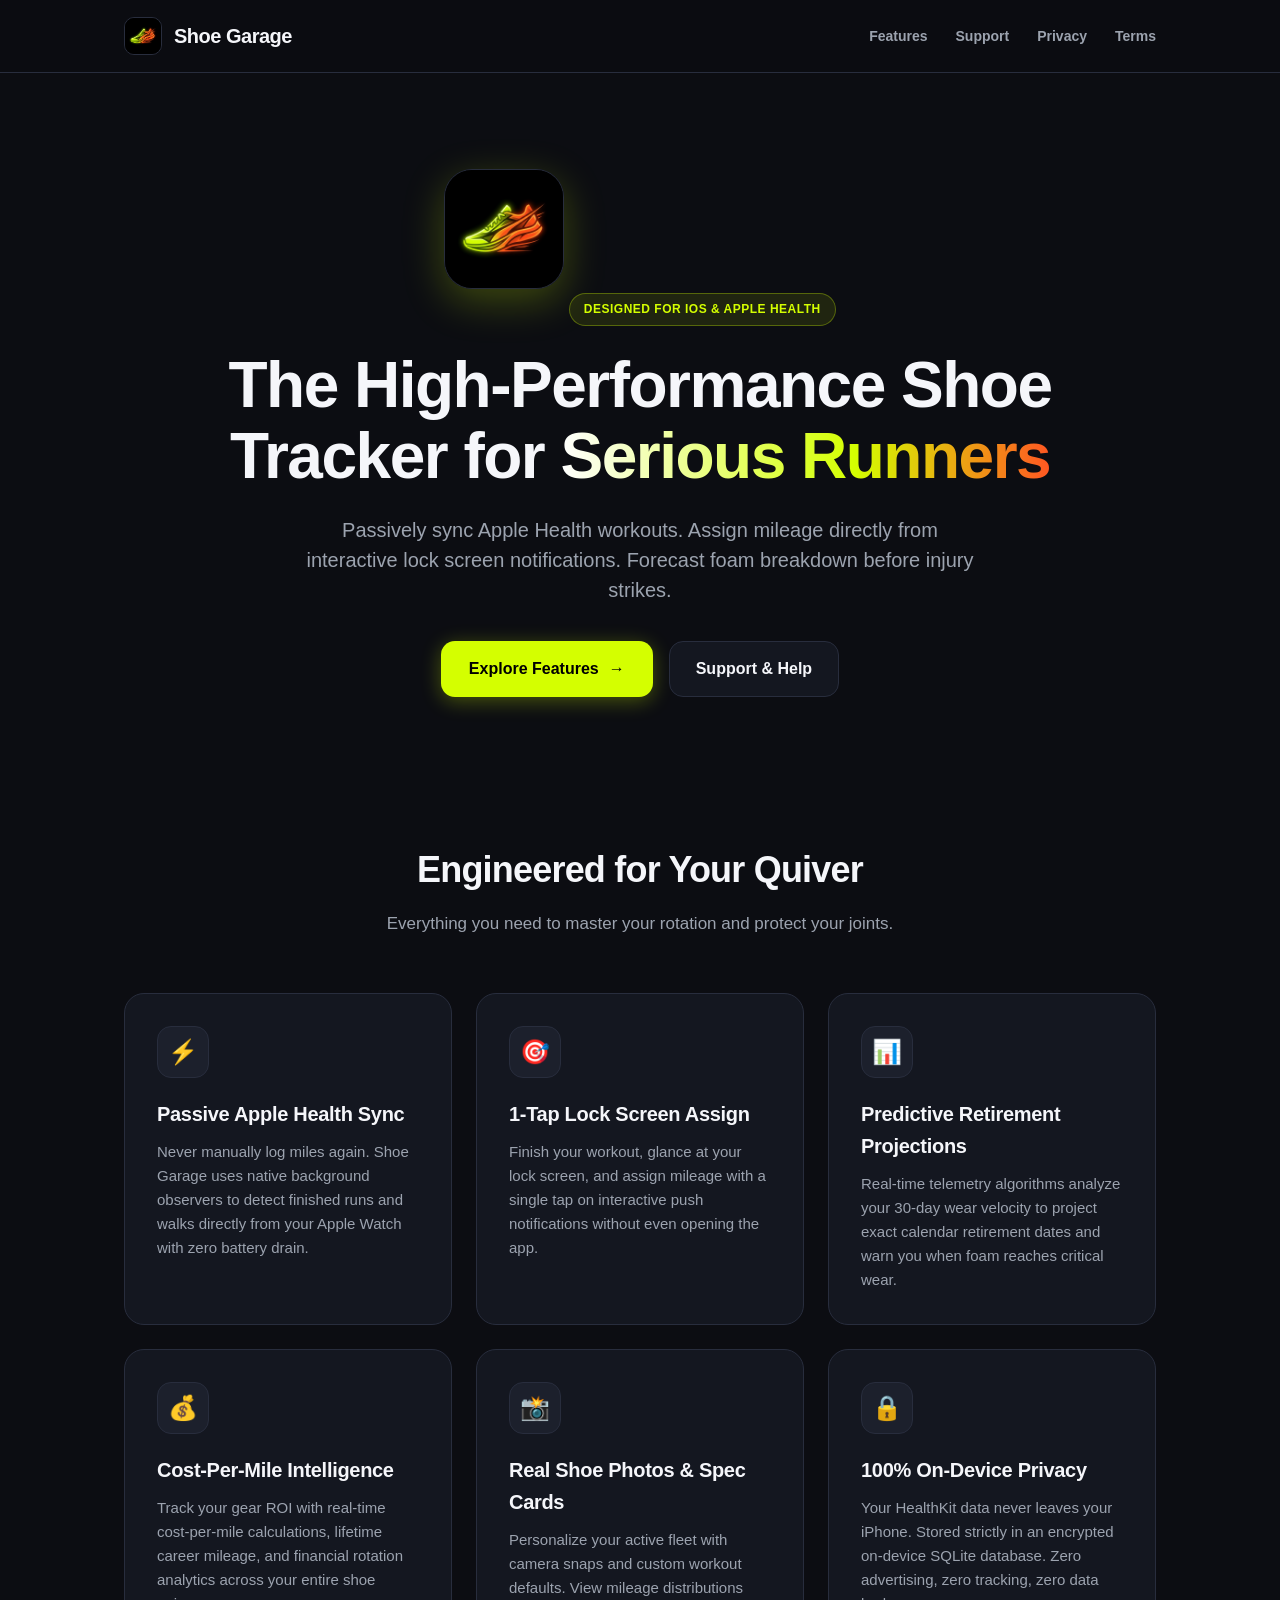
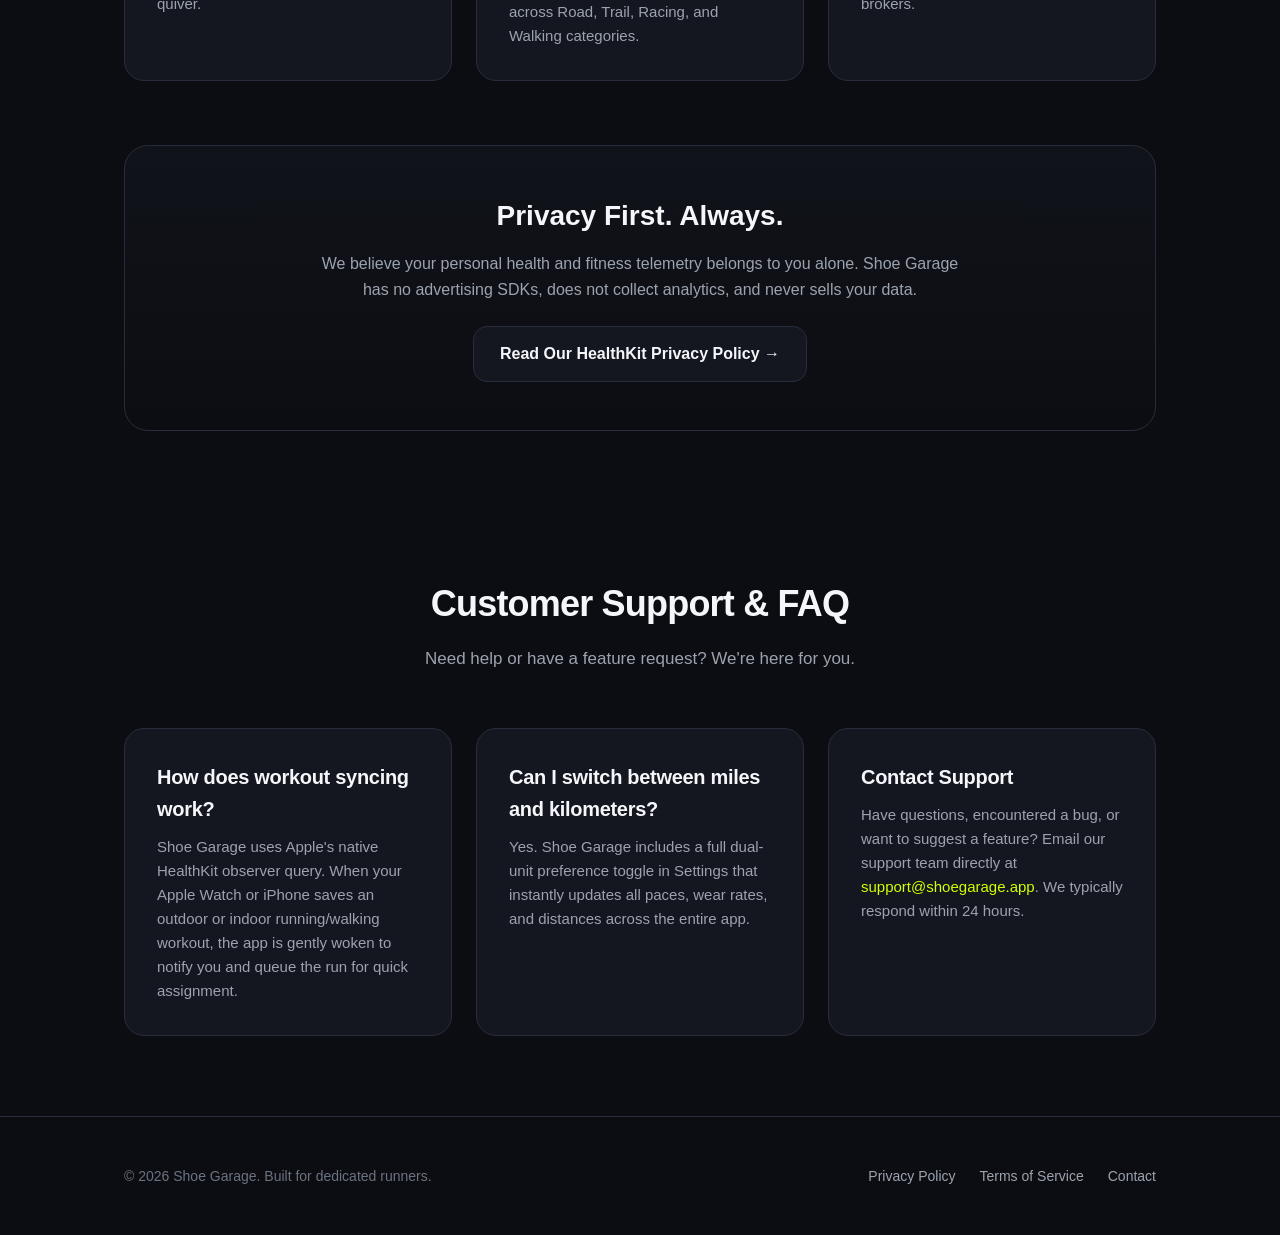
==== docs/index.html @ 95c0ca4e "shoe garage v1" ====
<!DOCTYPE html>
<html lang="en">
<head>
  <meta charset="UTF-8">
  <meta name="viewport" content="width=device-width, initial-scale=1.0">
  <title>Shoe Garage — Shoe Mileage Tracker for Serious Runners</title>
  <meta name="description" content="Automatic Apple Health mileage tracking, lock screen workout assignment, and predictive retirement analytics for your running shoe rotation.">
  <link rel="stylesheet" href="style.css">
  <link rel="icon" href="data:image/svg+xml,<svg xmlns='http://www.w3.org/2000/svg' viewBox='0 0 100 100'><text y='.9em' font-size='90'>👟</text></svg>">
</head>
<body>

  <!-- Navigation -->
  <header>
    <div class="container nav">
      <a href="index.html" class="logo">
        <img src="app_icon.png" alt="Shoe Garage App Icon" style="width: 38px; height: 38px; border-radius: 10px; border: 1px solid var(--border);">
        <span>Shoe Garage</span>
      </a>
      <nav class="nav-links">
        <a href="#features">Features</a>
        <a href="#support">Support</a>
        <a href="privacy.html">Privacy</a>
        <a href="terms.html">Terms</a>
      </nav>
    </div>
  </header>

  <!-- Hero Section -->
  <section class="hero">
    <div class="container">
      <img src="app_icon.png" alt="Shoe Garage App Icon" style="width: 120px; height: 120px; border-radius: 28px; box-shadow: 0 12px 40px rgba(212, 255, 0, 0.25); border: 1px solid var(--border); margin-bottom: 24px;">
      <div class="badge">Designed for iOS & Apple Health</div>
      <h1>The High-Performance Shoe Tracker for <span class="gradient">Serious Runners</span></h1>
      <p>Passively sync Apple Health workouts. Assign mileage directly from interactive lock screen notifications. Forecast foam breakdown before injury strikes.</p>
      
      <div class="cta-group">
        <a href="#features" class="btn-primary">
          <span>Explore Features</span>
          <span>→</span>
        </a>
        <a href="#support" class="btn-secondary">
          <span>Support & Help</span>
        </a>
      </div>
    </div>
  </section>

  <!-- Features Grid -->
  <section id="features" class="features">
    <div class="container">
      <div class="section-header">
        <h2>Engineered for Your Quiver</h2>
        <p>Everything you need to master your rotation and protect your joints.</p>
      </div>

      <div class="grid">
        <div class="card">
          <div class="card-icon">⚡</div>
          <h3>Passive Apple Health Sync</h3>
          <p>Never manually log miles again. Shoe Garage uses native background observers to detect finished runs and walks directly from your Apple Watch with zero battery drain.</p>
        </div>

        <div class="card">
          <div class="card-icon">🎯</div>
          <h3>1-Tap Lock Screen Assign</h3>
          <p>Finish your workout, glance at your lock screen, and assign mileage with a single tap on interactive push notifications without even opening the app.</p>
        </div>

        <div class="card">
          <div class="card-icon">📊</div>
          <h3>Predictive Retirement Projections</h3>
          <p>Real-time telemetry algorithms analyze your 30-day wear velocity to project exact calendar retirement dates and warn you when foam reaches critical wear.</p>
        </div>

        <div class="card">
          <div class="card-icon">💰</div>
          <h3>Cost-Per-Mile Intelligence</h3>
          <p>Track your gear ROI with real-time cost-per-mile calculations, lifetime career mileage, and financial rotation analytics across your entire shoe quiver.</p>
        </div>

        <div class="card">
          <div class="card-icon">📸</div>
          <h3>Real Shoe Photos & Spec Cards</h3>
          <p>Personalize your active fleet with camera snaps and custom workout defaults. View mileage distributions across Road, Trail, Racing, and Walking categories.</p>
        </div>

        <div class="card">
          <div class="card-icon">🔒</div>
          <h3>100% On-Device Privacy</h3>
          <p>Your HealthKit data never leaves your iPhone. Stored strictly in an encrypted on-device SQLite database. Zero advertising, zero tracking, zero data brokers.</p>
        </div>
      </div>

      <!-- Privacy Banner -->
      <div class="privacy-banner">
        <h2>Privacy First. Always.</h2>
        <p>We believe your personal health and fitness telemetry belongs to you alone. Shoe Garage has no advertising SDKs, does not collect analytics, and never sells your data.</p>
        <a href="privacy.html" class="btn-secondary">Read Our HealthKit Privacy Policy →</a>
      </div>

    </div>
  </section>

  <!-- Support Section -->
  <section id="support" class="features" style="padding-top: 0;">
    <div class="container">
      <div class="section-header">
        <h2>Customer Support & FAQ</h2>
        <p>Need help or have a feature request? We're here for you.</p>
      </div>

      <div class="grid">
        <div class="card">
          <h3>How does workout syncing work?</h3>
          <p>Shoe Garage uses Apple's native HealthKit observer query. When your Apple Watch or iPhone saves an outdoor or indoor running/walking workout, the app is gently woken to notify you and queue the run for quick assignment.</p>
        </div>

        <div class="card">
          <h3>Can I switch between miles and kilometers?</h3>
          <p>Yes. Shoe Garage includes a full dual-unit preference toggle in Settings that instantly updates all paces, wear rates, and distances across the entire app.</p>
        </div>

        <div class="card">
          <h3>Contact Support</h3>
          <p>Have questions, encountered a bug, or want to suggest a feature? Email our support team directly at <a href="mailto:support@shoegarage.app">support@shoegarage.app</a>. We typically respond within 24 hours.</p>
        </div>
      </div>
    </div>
  </section>

  <!-- Footer -->
  <footer>
    <div class="container footer-inner">
      <div>© 2026 Shoe Garage. Built for dedicated runners.</div>
      <div class="footer-links">
        <a href="privacy.html">Privacy Policy</a>
        <a href="terms.html">Terms of Service</a>
        <a href="mailto:support@shoegarage.app">Contact</a>
      </div>
    </div>
  </footer>

</body>
</html>
---- docs/style.css ----
:root {
  --bg: #0C0D12;
  --card-bg: #141720;
  --card-elevated: #1C202C;
  --border: #282D3D;
  --volt: #D4FF00;
  --hyper-orange: #FF5722;
  --cyan: #00E5FF;
  --text-primary: #F5F6FA;
  --text-secondary: #9CA3AF;
  --text-muted: #6B7280;
  --font-sans: -apple-system, BlinkMacSystemFont, "SF Pro Display", "SF Pro Text", "Segoe UI", Roboto, Helvetica, Arial, sans-serif;
}

* {
  box-sizing: border-box;
  margin: 0;
  padding: 0;
}

body {
  background-color: var(--bg);
  color: var(--text-primary);
  font-family: var(--font-sans);
  line-height: 1.6;
  -webkit-font-smoothing: antialiased;
}

a {
  color: var(--volt);
  text-decoration: none;
  transition: opacity 0.2s;
}

a:hover {
  opacity: 0.8;
}

.container {
  max-width: 1080px;
  margin: 0 auto;
  padding: 0 24px;
}

/* Header & Nav */
header {
  border-bottom: 1px solid var(--border);
  position: sticky;
  top: 0;
  background-color: rgba(12, 13, 18, 0.85);
  backdrop-filter: blur(16px);
  -webkit-backdrop-filter: blur(16px);
  z-index: 100;
}

.nav {
  display: flex;
  justify-content: space-between;
  align-items: center;
  height: 72px;
}

.logo {
  display: flex;
  align-items: center;
  gap: 12px;
  font-weight: 800;
  font-size: 20px;
  letter-spacing: -0.5px;
  color: var(--text-primary);
}

.logo-badge {
  background: linear-gradient(135deg, var(--volt), var(--hyper-orange));
  color: #000;
  width: 34px;
  height: 34px;
  border-radius: 10px;
  display: flex;
  align-items: center;
  justify-content: center;
  font-size: 18px;
}

.nav-links {
  display: flex;
  gap: 28px;
  align-items: center;
}

.nav-links a {
  color: var(--text-secondary);
  font-size: 14px;
  font-weight: 600;
}

.nav-links a:hover {
  color: var(--text-primary);
}

/* Hero Section */
.hero {
  padding: 96px 0 64px;
  text-align: center;
}

.badge {
  display: inline-flex;
  align-items: center;
  gap: 8px;
  padding: 6px 14px;
  border-radius: 999px;
  background: rgba(212, 255, 0, 0.1);
  border: 1px solid rgba(212, 255, 0, 0.3);
  color: var(--volt);
  font-size: 12px;
  font-weight: 700;
  letter-spacing: 0.5px;
  text-transform: uppercase;
  margin-bottom: 24px;
}

.hero h1 {
  font-size: clamp(36px, 6vw, 64px);
  font-weight: 900;
  line-height: 1.1;
  letter-spacing: -1.5px;
  margin-bottom: 24px;
  max-width: 840px;
  margin-left: auto;
  margin-right: auto;
}

.hero h1 span.gradient {
  background: linear-gradient(90deg, #FFFFFF 0%, var(--volt) 60%, var(--hyper-orange) 100%);
  -webkit-background-clip: text;
  -webkit-text-fill-color: transparent;
}

.hero p {
  font-size: clamp(16px, 2.5vw, 20px);
  color: var(--text-secondary);
  max-width: 680px;
  margin: 0 auto 36px;
  line-height: 1.5;
}

.cta-group {
  display: flex;
  justify-content: center;
  gap: 16px;
  flex-wrap: wrap;
}

.btn-primary {
  background: var(--volt);
  color: #000;
  font-weight: 800;
  font-size: 16px;
  padding: 14px 28px;
  border-radius: 14px;
  display: inline-flex;
  align-items: center;
  gap: 10px;
  transition: transform 0.15s, box-shadow 0.15s;
  box-shadow: 0 4px 20px rgba(212, 255, 0, 0.3);
}

.btn-primary:hover {
  transform: translateY(-2px);
  box-shadow: 0 6px 28px rgba(212, 255, 0, 0.45);
}

.btn-secondary {
  background: var(--card-bg);
  color: var(--text-primary);
  font-weight: 700;
  font-size: 16px;
  padding: 14px 26px;
  border-radius: 14px;
  border: 1px solid var(--border);
  display: inline-flex;
  align-items: center;
  gap: 8px;
  transition: background-color 0.15s;
}

.btn-secondary:hover {
  background: var(--card-elevated);
}

/* Feature Grid */
.features {
  padding: 80px 0;
}

.section-header {
  text-align: center;
  margin-bottom: 56px;
}

.section-header h2 {
  font-size: 36px;
  font-weight: 800;
  letter-spacing: -0.8px;
  margin-bottom: 12px;
}

.section-header p {
  color: var(--text-secondary);
  font-size: 17px;
}

.grid {
  display: grid;
  grid-template-columns: repeat(auto-fit, minmax(320px, 1fr));
  gap: 24px;
}

.card {
  background: var(--card-bg);
  border: 1px solid var(--border);
  border-radius: 20px;
  padding: 32px;
  transition: border-color 0.2s, transform 0.2s;
}

.card:hover {
  border-color: rgba(212, 255, 0, 0.4);
  transform: translateY(-3px);
}

.card-icon {
  width: 52px;
  height: 52px;
  border-radius: 14px;
  background: var(--card-elevated);
  border: 1px solid var(--border);
  display: flex;
  align-items: center;
  justify-content: center;
  font-size: 24px;
  margin-bottom: 20px;
  color: var(--volt);
}

.card h3 {
  font-size: 20px;
  font-weight: 800;
  margin-bottom: 10px;
  letter-spacing: -0.3px;
}

.card p {
  color: var(--text-secondary);
  font-size: 15px;
  line-height: 1.6;
}

/* Privacy Callout */
.privacy-banner {
  background: linear-gradient(180deg, rgba(20, 23, 32, 0.6) 0%, rgba(12, 13, 18, 0.9) 100%);
  border: 1px solid var(--border);
  border-radius: 24px;
  padding: 48px;
  text-align: center;
  margin: 64px 0;
}

.privacy-banner h2 {
  font-size: 28px;
  font-weight: 800;
  margin-bottom: 12px;
}

.privacy-banner p {
  color: var(--text-secondary);
  max-width: 640px;
  margin: 0 auto 24px;
  font-size: 16px;
}

/* Legal / Doc Pages */
.doc-content {
  padding: 64px 0 96px;
  max-width: 760px;
  margin: 0 auto;
}

.doc-content h1 {
  font-size: 38px;
  font-weight: 900;
  letter-spacing: -1px;
  margin-bottom: 8px;
}

.doc-meta {
  color: var(--text-muted);
  font-size: 14px;
  margin-bottom: 40px;
  padding-bottom: 20px;
  border-bottom: 1px solid var(--border);
}

.doc-content h2 {
  font-size: 22px;
  font-weight: 800;
  margin: 36px 0 14px;
  color: var(--text-primary);
}

.doc-content p, .doc-content ul {
  color: var(--text-secondary);
  font-size: 16px;
  line-height: 1.7;
  margin-bottom: 18px;
}

.doc-content ul {
  padding-left: 24px;
}

.doc-content li {
  margin-bottom: 8px;
}

/* Footer */
footer {
  border-top: 1px solid var(--border);
  padding: 48px 0;
  color: var(--text-muted);
  font-size: 14px;
}

.footer-inner {
  display: flex;
  justify-content: space-between;
  align-items: center;
  flex-wrap: wrap;
  gap: 20px;
}

.footer-links {
  display: flex;
  gap: 24px;
}

.footer-links a {
  color: var(--text-secondary);
}

@media (max-width: 640px) {
  .nav-links {
    gap: 16px;
  }
  .grid {
    grid-template-columns: 1fr;
  }
  .privacy-banner {
    padding: 32px 20px;
  }
}
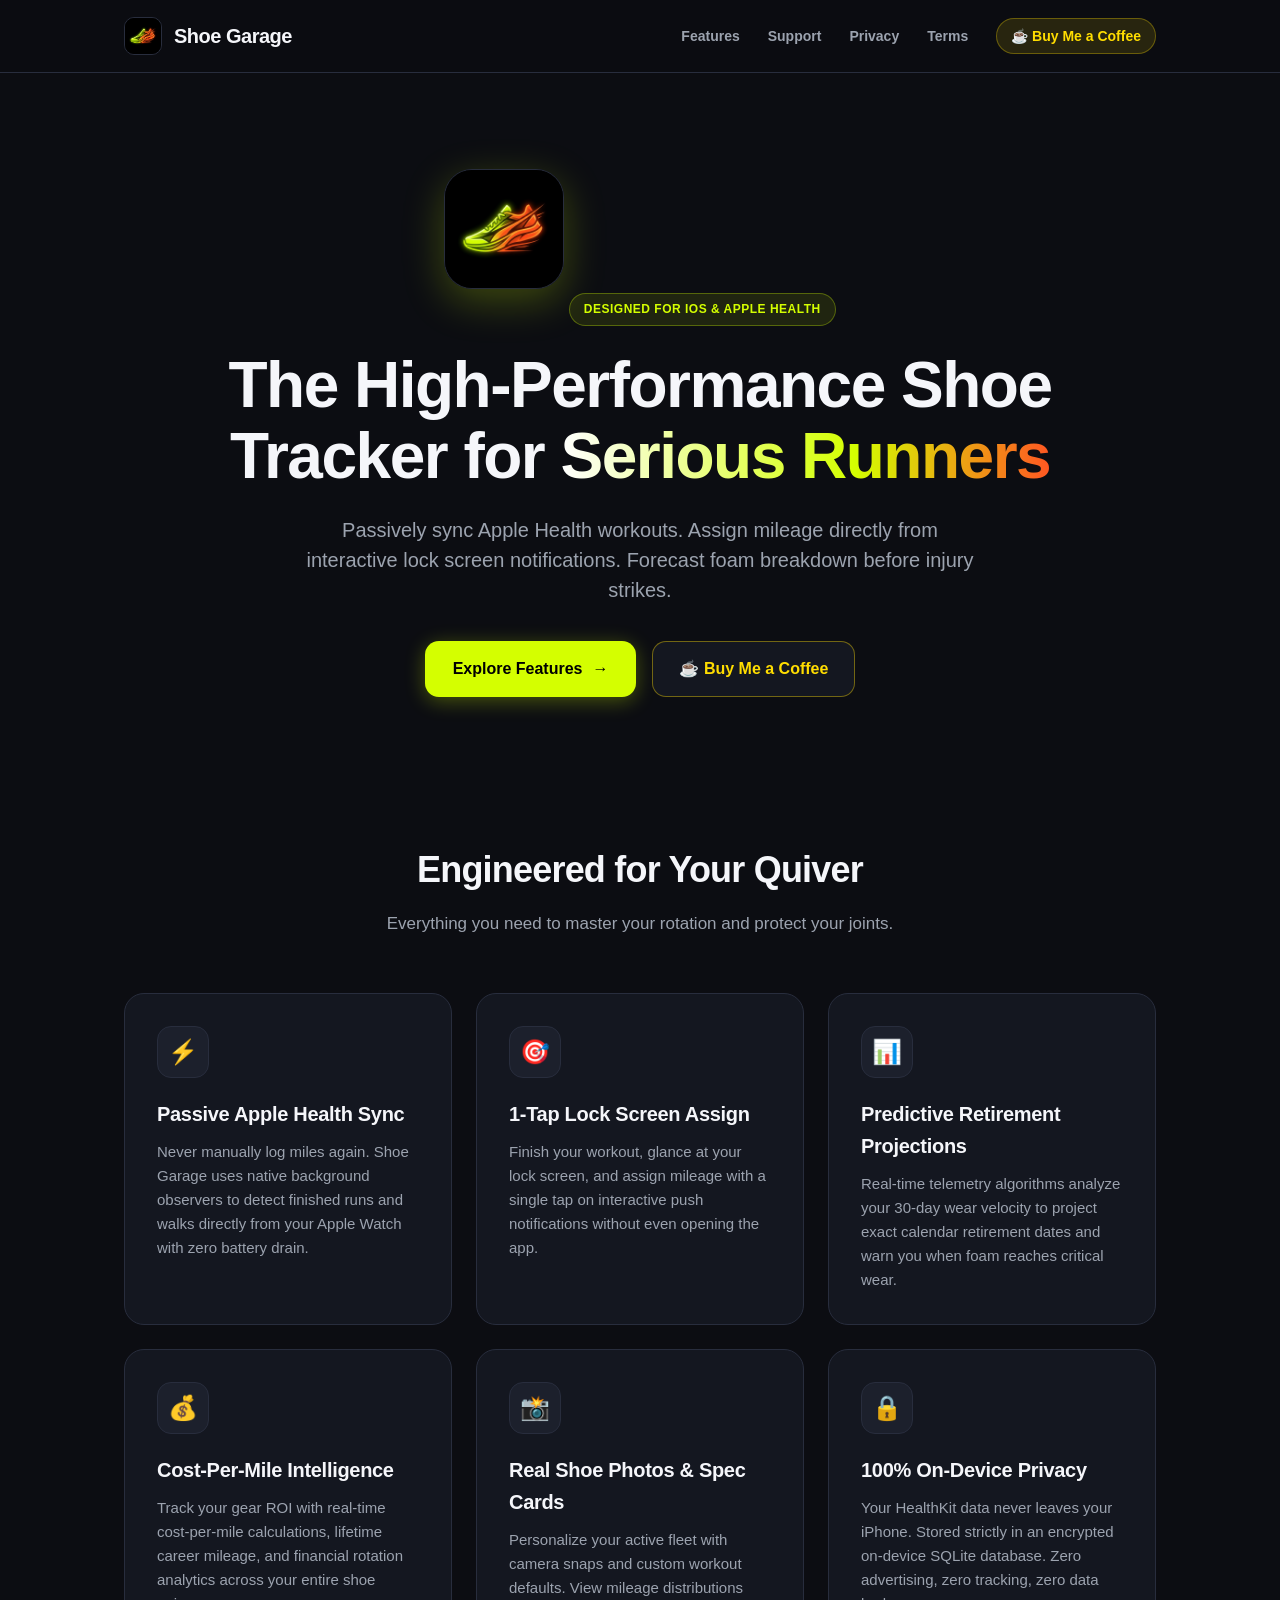
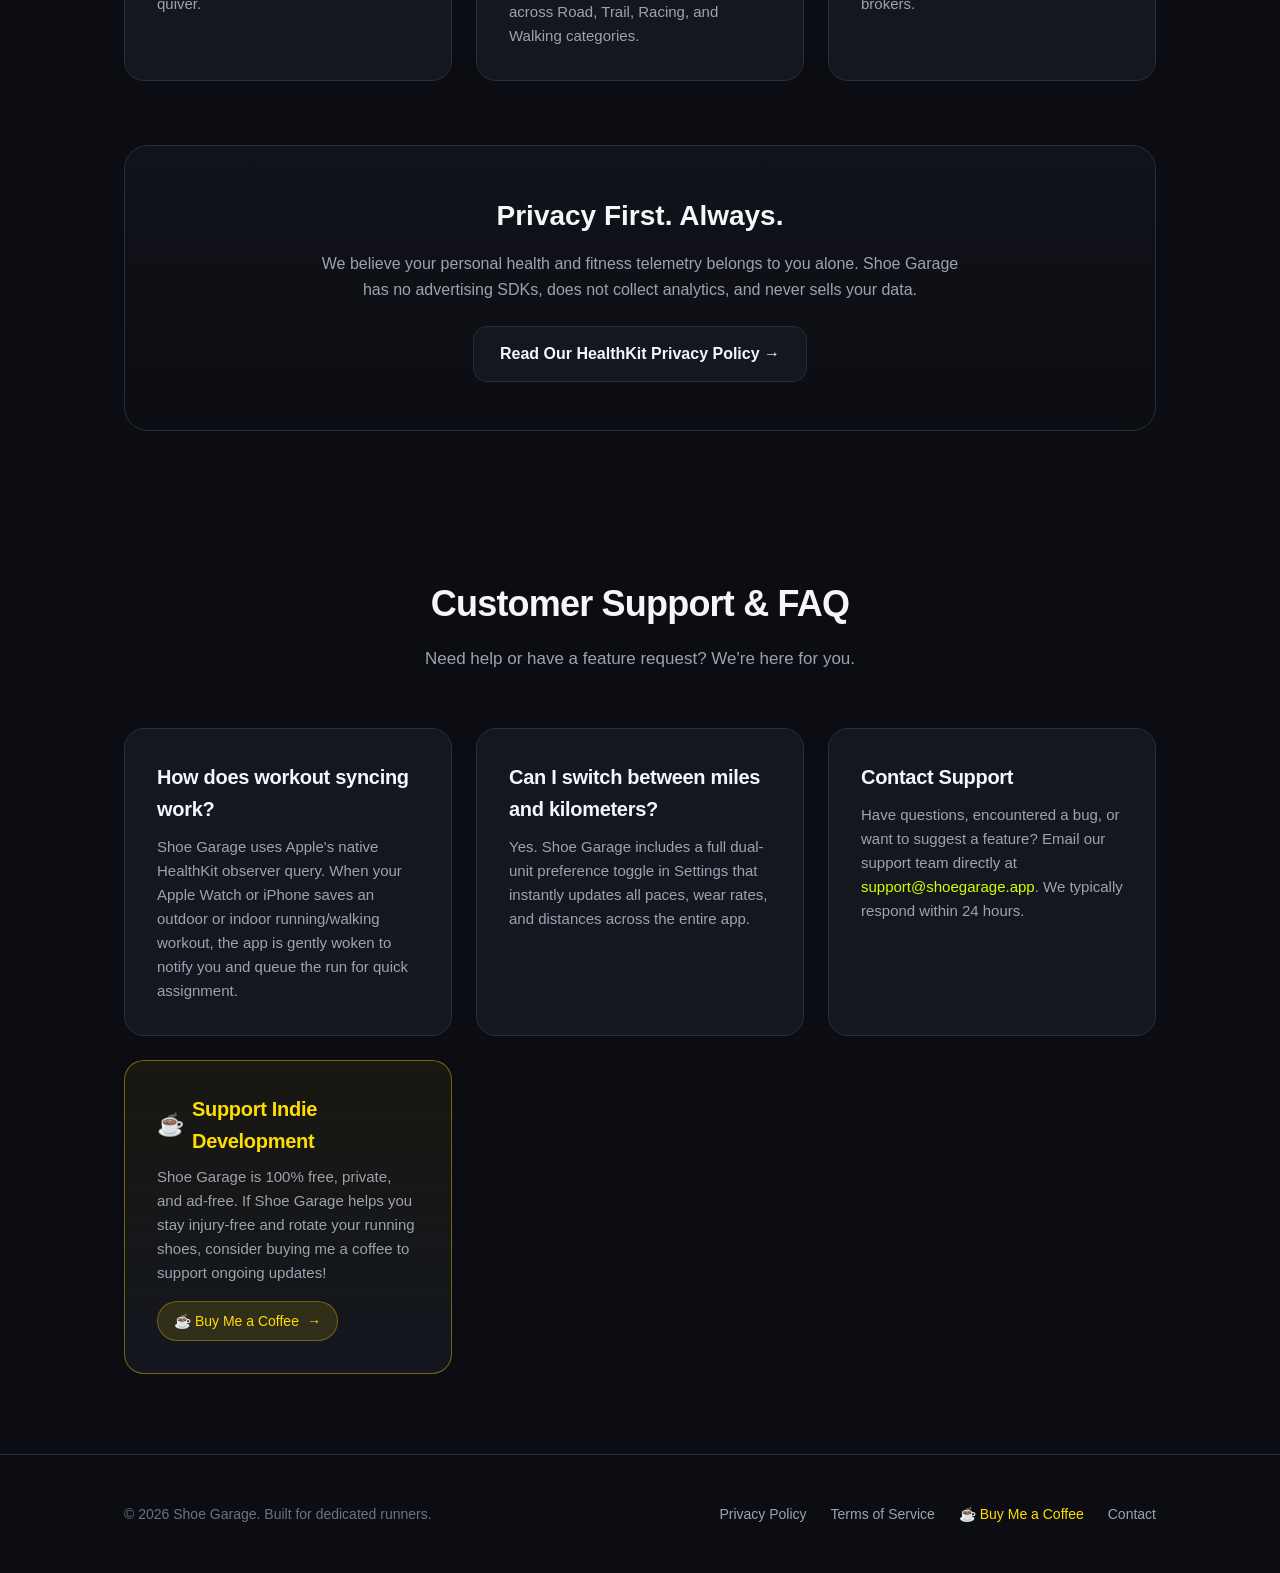
==== commit 832ec2f5: "added onboarding and changed wording on some screens" ====
--- a/docs/index.html
+++ b/docs/index.html
@@ -22,6 +22,7 @@
         <a href="#support">Support</a>
         <a href="privacy.html">Privacy</a>
         <a href="terms.html">Terms</a>
+        <a href="https://buymeacoffee.com/milesbaack" target="_blank" rel="noopener" class="bmc-header-link">☕ Buy Me a Coffee</a>
       </nav>
     </div>
   </header>
@@ -39,8 +40,8 @@
           <span>Explore Features</span>
           <span>→</span>
         </a>
-        <a href="#support" class="btn-secondary">
-          <span>Support & Help</span>
+        <a href="https://buymeacoffee.com/milesbaack" target="_blank" rel="noopener" class="btn-secondary" style="border-color: rgba(255, 221, 0, 0.4); color: #FFDD00;">
+          <span>☕ Buy Me a Coffee</span>
         </a>
       </div>
     </div>
@@ -125,6 +126,20 @@
           <h3>Contact Support</h3>
           <p>Have questions, encountered a bug, or want to suggest a feature? Email our support team directly at <a href="mailto:support@shoegarage.app">support@shoegarage.app</a>. We typically respond within 24 hours.</p>
         </div>
+
+        <div class="card" style="border: 1px solid rgba(255, 221, 0, 0.4); background: linear-gradient(180deg, rgba(255, 221, 0, 0.05) 0%, var(--card-bg) 100%);">
+          <div style="display: flex; align-items: center; gap: 8px; margin-bottom: 8px;">
+            <span style="font-size: 22px;">☕</span>
+            <h3 style="margin-bottom: 0; color: #FFDD00;">Support Indie Development</h3>
+          </div>
+          <p>Shoe Garage is 100% free, private, and ad-free. If Shoe Garage helps you stay injury-free and rotate your running shoes, consider buying me a coffee to support ongoing updates!</p>
+          <div style="margin-top: 16px;">
+            <a href="https://buymeacoffee.com/milesbaack" target="_blank" rel="noopener" class="bmc-header-link" style="display: inline-flex; align-items: center; gap: 8px; font-size: 14px; padding: 8px 16px;">
+              <span>☕ Buy Me a Coffee</span>
+              <span>→</span>
+            </a>
+          </div>
+        </div>
       </div>
     </div>
   </section>
@@ -136,6 +151,7 @@
       <div class="footer-links">
         <a href="privacy.html">Privacy Policy</a>
         <a href="terms.html">Terms of Service</a>
+        <a href="https://buymeacoffee.com/milesbaack" target="_blank" rel="noopener" style="color: #FFDD00;">☕ Buy Me a Coffee</a>
         <a href="mailto:support@shoegarage.app">Contact</a>
       </div>
     </div>
--- a/docs/style.css
+++ b/docs/style.css
@@ -98,6 +98,21 @@
   color: var(--text-primary);
 }
 
+.bmc-header-link {
+  background: rgba(255, 221, 0, 0.12);
+  color: #FFDD00 !important;
+  border: 1px solid rgba(255, 221, 0, 0.3);
+  padding: 6px 14px;
+  border-radius: 999px;
+  transition: all 0.2s ease;
+}
+
+.bmc-header-link:hover {
+  background: #FFDD00 !important;
+  color: #0C0D12 !important;
+  transform: translateY(-1px);
+}
+
 /* Hero Section */
 .hero {
   padding: 96px 0 64px;
